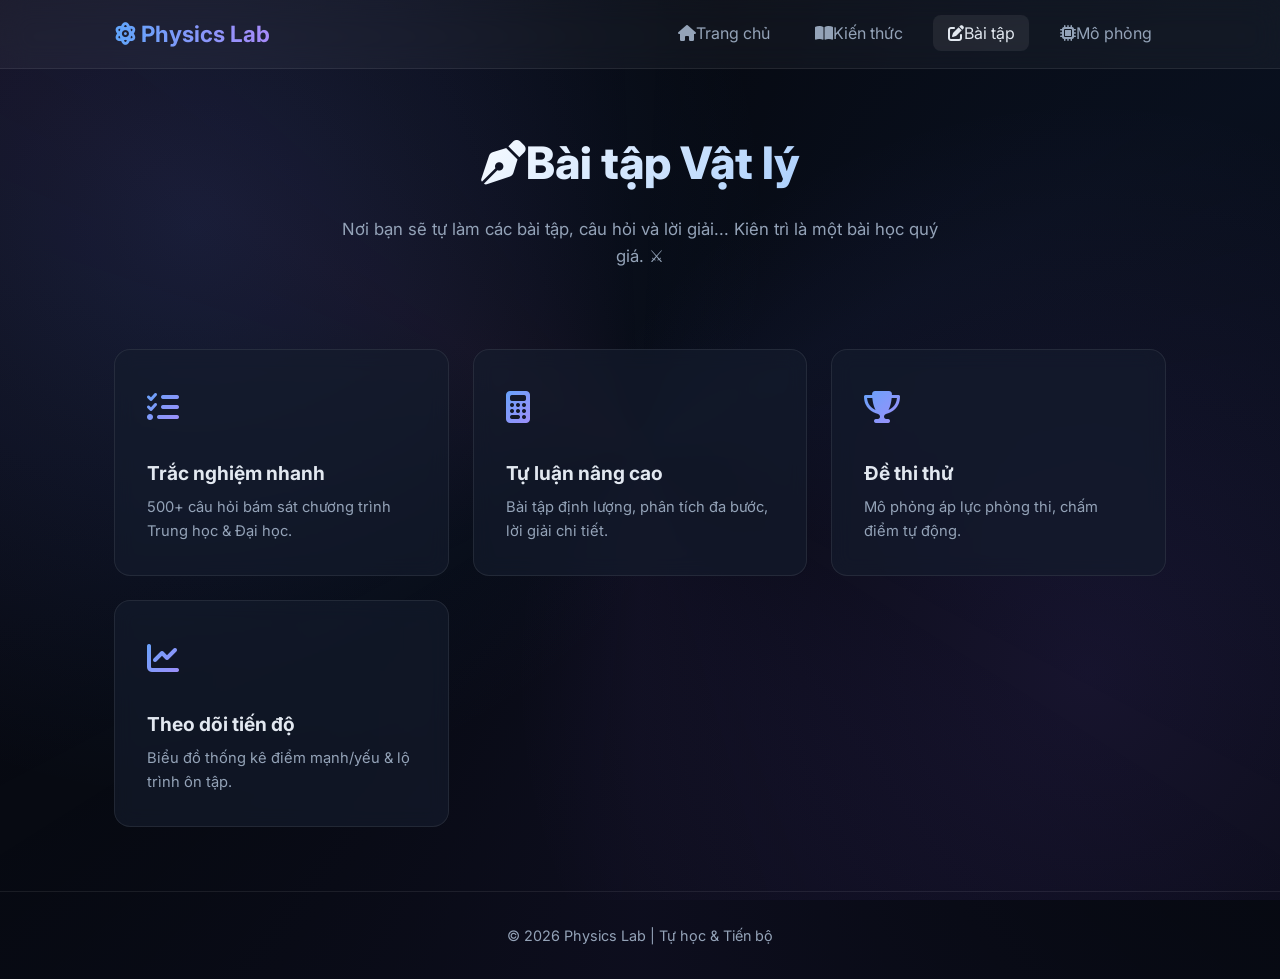
==== Baitap.html @ 7ea1a8cb "Add files via upload" ====
<!doctype html>
<html lang="vi">
  <head>
    <meta charset="UTF-8" />
    <meta name="viewport" content="width=device-width, initial-scale=1.0" />
    <title>Bài tập - Physics Lab</title>

    <!-- Font Awesome & Google Fonts -->
    <link
      rel="stylesheet"
      href="https://cdnjs.cloudflare.com/ajax/libs/font-awesome/6.4.0/css/all.min.css"
    />
    <link
      href="https://fonts.googleapis.com/css2?family=Inter:wght@300;400;500;600;700&display=swap"
      rel="stylesheet"
    />

    <style>
      /* ==========================================
           CSS: DARK THEME & ANIMATIONS
        ========================================== */
      :root {
        --bg-primary: #070a12;
        --bg-secondary: #0f1523;
        --bg-card: rgba(20, 28, 45, 0.65);
        --text-main: #e2e8f0;
        --text-muted: #94a3b8;
        --accent: #3b82f6;
        --accent-hover: #60a5fa;
        --border: rgba(255, 255, 255, 0.08);
        --glass: rgba(255, 255, 255, 0.04);
        --radius: 16px;
        --transition: all 0.3s cubic-bezier(0.4, 0, 0.2, 1);
      }

      * {
        margin: 0;
        padding: 0;
        box-sizing: border-box;
      }

      body {
        background: var(--bg-primary);
        color: var(--text-main);
        font-family: "Inter", system-ui, sans-serif;
        line-height: 1.6;
        overflow-x: hidden;
        background-image:
          radial-gradient(
            circle at 15% 25%,
            rgba(59, 130, 246, 0.15) 0%,
            transparent 45%
          ),
          radial-gradient(
            circle at 85% 75%,
            rgba(139, 92, 246, 0.12) 0%,
            transparent 45%
          );
        background-attachment: fixed;
      }

      /* Animated Background Mesh */
      body::before {
        content: "";
        position: fixed;
        top: -50%;
        left: -50%;
        width: 200%;
        height: 200%;
        background: conic-gradient(
          from 0deg at 50% 50%,
          transparent 0deg,
          rgba(59, 130, 246, 0.05) 60deg,
          transparent 120deg,
          rgba(139, 92, 246, 0.05) 180deg,
          transparent 240deg,
          rgba(236, 72, 153, 0.05) 300deg,
          transparent 360deg
        );
        animation: rotateBg 30s linear infinite;
        z-index: -1;
        pointer-events: none;
      }
      @keyframes rotateBg {
        0% {
          transform: rotate(0deg);
        }
        100% {
          transform: rotate(360deg);
        }
      }

      /* Page Transition Overlay */
      .page-transition {
        position: fixed;
        top: 0;
        left: 0;
        width: 100%;
        height: 100%;
        background: var(--bg-primary);
        z-index: 9999;
        opacity: 0;
        pointer-events: none;
        transition: opacity 0.35s var(--transition);
      }
      .page-transition.active {
        opacity: 1;
        pointer-events: all;
      }

      /* Navigation */
      .navbar {
        position: fixed;
        top: 0;
        width: 100%;
        z-index: 1000;
        padding: 1rem 0;
        background: var(--glass);
        backdrop-filter: blur(14px);
        border-bottom: 1px solid var(--border);
      }
      .nav-container {
        max-width: 1100px;
        margin: auto;
        display: flex;
        justify-content: space-between;
        align-items: center;
        padding: 0 1.5rem;
      }
      .logo {
        font-size: 1.4rem;
        font-weight: 700;
        text-decoration: none;
        background: linear-gradient(90deg, #60a5fa, #a78bfa);
        -webkit-background-clip: text;
        -webkit-text-fill-color: transparent;
      }
      .nav-links {
        display: flex;
        gap: 1rem;
        list-style: none;
      }
      .nav-links a {
        color: var(--text-muted);
        text-decoration: none;
        padding: 0.5rem 0.9rem;
        border-radius: 8px;
        transition: var(--transition);
      }
      .nav-links a:hover,
      .nav-links a.active {
        color: var(--text-main);
        background: rgba(255, 255, 255, 0.07);
      }

      /* Main Content */
      .container {
        max-width: 1100px;
        margin: 0 auto;
        padding: 0 1.5rem;
      }

      .hero {
        padding: 8rem 1.5rem 3rem;
        text-align: center;
      }
      .hero h1 {
        font-size: clamp(1.8rem, 4vw, 2.8rem);
        font-weight: 800;
        margin-bottom: 1rem;
        background: linear-gradient(135deg, #fff 30%, #60a5fa 100%);
        -webkit-background-clip: text;
        -webkit-text-fill-color: transparent;
      }
      .hero p {
        color: var(--text-muted);
        max-width: 600px;
        margin: 0 auto 2rem;
        font-size: 1.05rem;
      }

      .card-grid {
        display: grid;
        grid-template-columns: repeat(auto-fit, minmax(260px, 1fr));
        gap: 1.5rem;
        margin-bottom: 4rem;
      }
      .card {
        background: var(--bg-card);
        border: 1px solid var(--border);
        border-radius: var(--radius);
        padding: 2rem;
        text-decoration: none;
        color: var(--text-main);
        backdrop-filter: blur(10px);
        position: relative;
        overflow: hidden;
        transition: var(--transition);
      }
      .card::before {
        content: "";
        position: absolute;
        top: 0;
        left: 0;
        width: 100%;
        height: 3px;
        background: linear-gradient(90deg, var(--accent), #a78bfa, #ec4899);
        opacity: 0;
        transition: var(--transition);
      }
      .card:hover {
        transform: translateY(-6px);
        box-shadow: 0 10px 30px rgba(0, 0, 0, 0.4);
        border-color: rgba(255, 255, 255, 0.15);
      }
      .card:hover::before {
        opacity: 1;
      }
      .card-icon {
        font-size: 2rem;
        margin-bottom: 1rem;
        display: inline-block;
        background: linear-gradient(135deg, #60a5fa, #a78bfa);
        -webkit-background-clip: text;
        -webkit-text-fill-color: transparent;
      }
      .card h3 {
        margin: 0.5rem 0;
        font-size: 1.2rem;
      }
      .card p {
        color: var(--text-muted);
        font-size: 0.92rem;
        margin: 0;
      }

      footer {
        text-align: center;
        padding: 2rem;
        border-top: 1px solid var(--border);
        color: var(--text-muted);
        font-size: 0.9rem;
      }

      /* Fade In Animation */
      .fade-in {
        opacity: 0;
        transform: translateY(15px);
        transition:
          opacity 0.5s var(--transition),
          transform 0.5s var(--transition);
      }
      .fade-in.visible {
        opacity: 1;
        transform: translateY(0);
      }

      @media (max-width: 768px) {
        .hero {
          padding: 7rem 1rem 2.5rem;
        }
        .nav-links {
          display: none;
        } /* Simplified for mobile demo */
        .card-grid {
          grid-template-columns: 1fr;
        }
      }
    </style>
  </head>
  <body>
    <div class="page-transition"></div>

    <nav class="navbar">
      <div class="nav-container">
        <a href="index.html" class="logo"
          ><i class="fa-solid fa-atom me-1"></i> Physics Lab</a
        >
        <ul class="nav-links">
          <li>
            <a href="index.html"
              ><i class="fa-solid fa-house me-1"></i>Trang chủ</a
            >
          </li>
          <li>
            <a href="Kienthuc.html"
              ><i class="fa-solid fa-book-open me-1"></i>Kiến thức</a
            >
          </li>
          <li>
            <a href="Baitap.html" class="active"
              ><i class="fa-solid fa-pen-to-square me-1"></i>Bài tập</a
            >
          </li>
          <li>
            <a href="Mophong.html"
              ><i class="fa-solid fa-microchip me-1"></i>Mô phỏng</a
            >
          </li>
        </ul>
      </div>
    </nav>

    <header class="hero">
      <div class="container">
        <h1><i class="fa-solid fa-pen-nib me-2"></i>Bài tập Vật lý</h1>
        <p>
          Nơi bạn sẽ tự làm các bài tập, câu hỏi và lời giải... Kiên trì là một
          bài học quý giá. ⚔️
        </p>
      </div>
    </header>

    <main class="container">
      <div class="card-grid">
        <a href="#" class="card fade-in">
          <div class="card-icon"><i class="fa-solid fa-list-check"></i></div>
          <h3>Trắc nghiệm nhanh</h3>
          <p>500+ câu hỏi bám sát chương trình Trung học & Đại học.</p>
        </a>
        <a href="#" class="card fade-in">
          <div class="card-icon"><i class="fa-solid fa-calculator"></i></div>
          <h3>Tự luận nâng cao</h3>
          <p>Bài tập định lượng, phân tích đa bước, lời giải chi tiết.</p>
        </a>
        <a href="#" class="card fade-in">
          <div class="card-icon"><i class="fa-solid fa-trophy"></i></div>
          <h3>Đề thi thử</h3>
          <p>Mô phỏng áp lực phòng thi, chấm điểm tự động.</p>
        </a>
        <a href="#" class="card fade-in">
          <div class="card-icon"><i class="fa-solid fa-chart-line"></i></div>
          <h3>Theo dõi tiến độ</h3>
          <p>Biểu đồ thống kê điểm mạnh/yếu & lộ trình ôn tập.</p>
        </a>
      </div>
    </main>

    <footer>
      <p>&copy; 2026 Physics Lab | Tự học & Tiến bộ</p>
    </footer>

    <script>
      // Page Transition Logic
      const transitionOverlay = document.querySelector(".page-transition");
      document.querySelectorAll('a[href$=".html"]').forEach((link) => {
        link.addEventListener("click", (e) => {
          e.preventDefault();
          transitionOverlay.classList.add("active");
          setTimeout(() => (window.location.href = link.href), 350);
        });
      });

      // Fade In on Scroll
      const observer = new IntersectionObserver(
        (entries) => {
          entries.forEach((entry) => {
            if (entry.isIntersecting) entry.target.classList.add("visible");
          });
        },
        { threshold: 0.15 },
      );
      document
        .querySelectorAll(".fade-in")
        .forEach((el) => observer.observe(el));
    </script>
  </body>
</html>
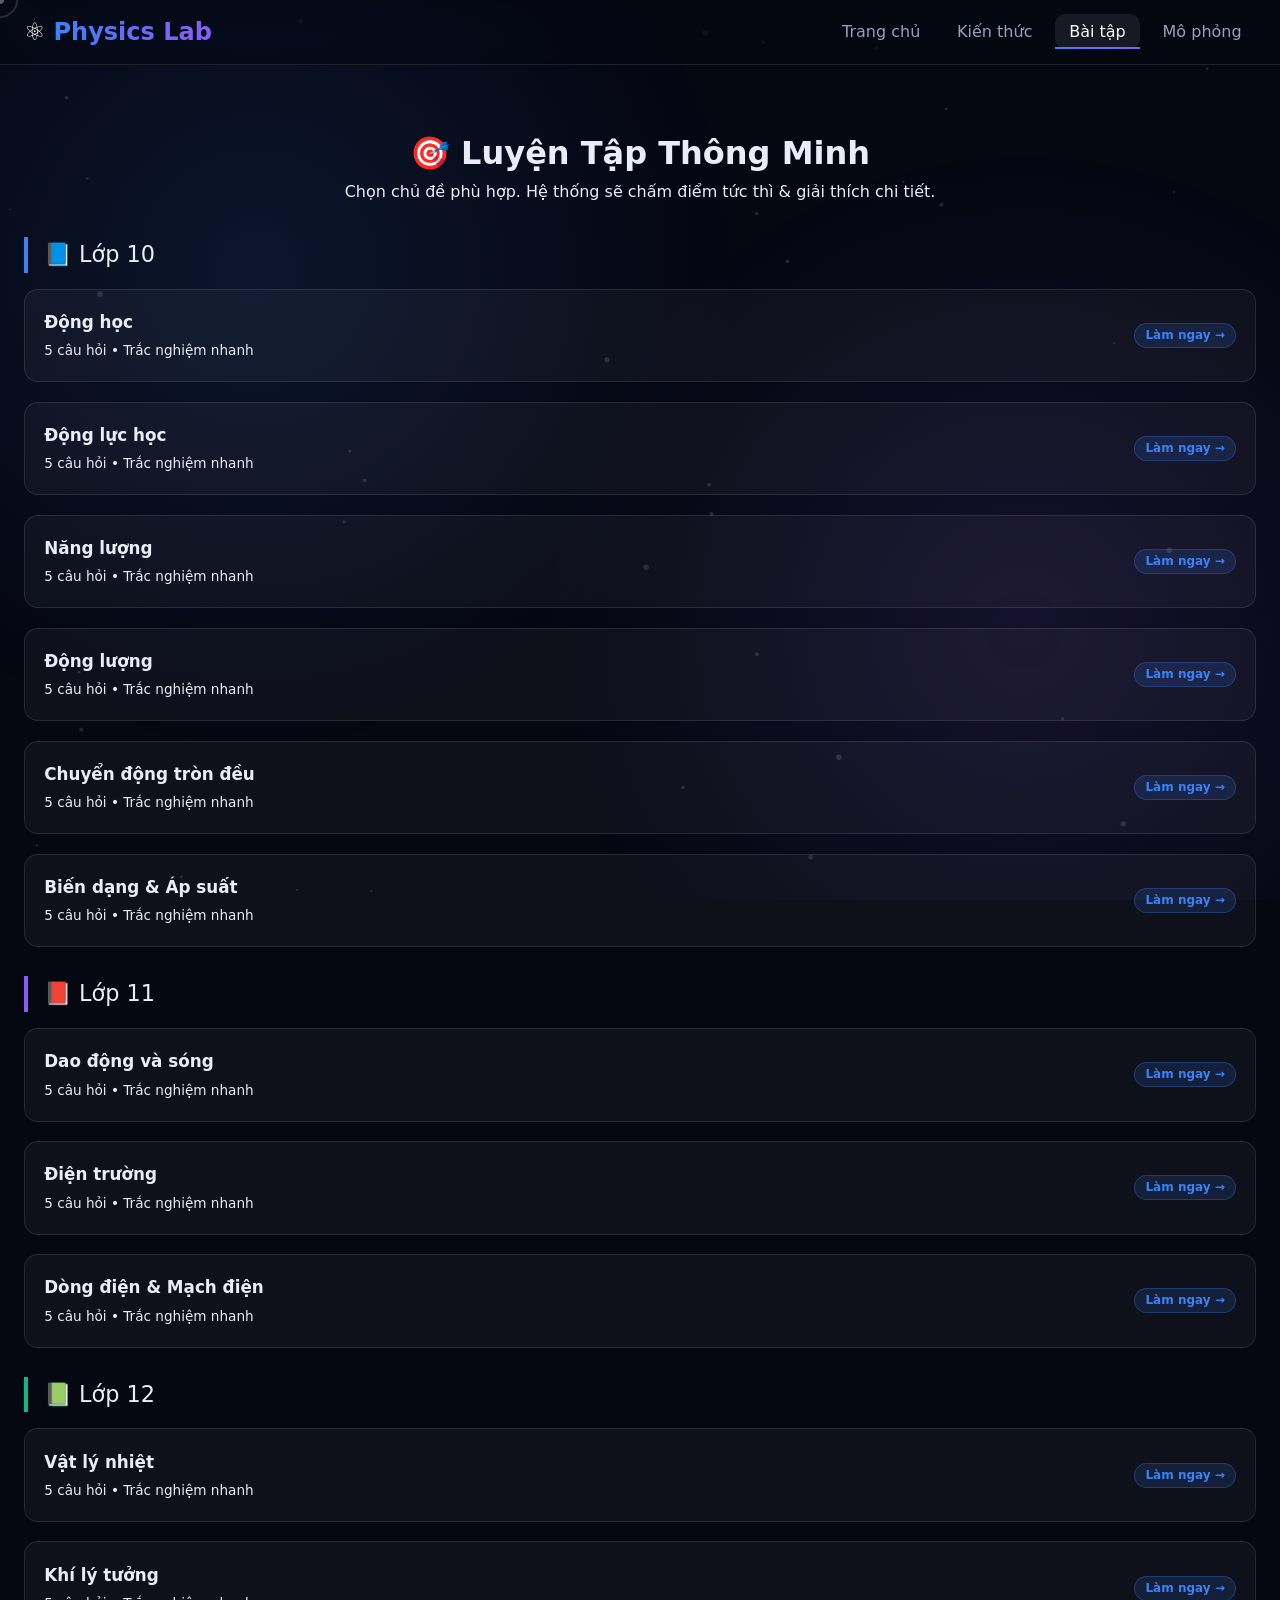
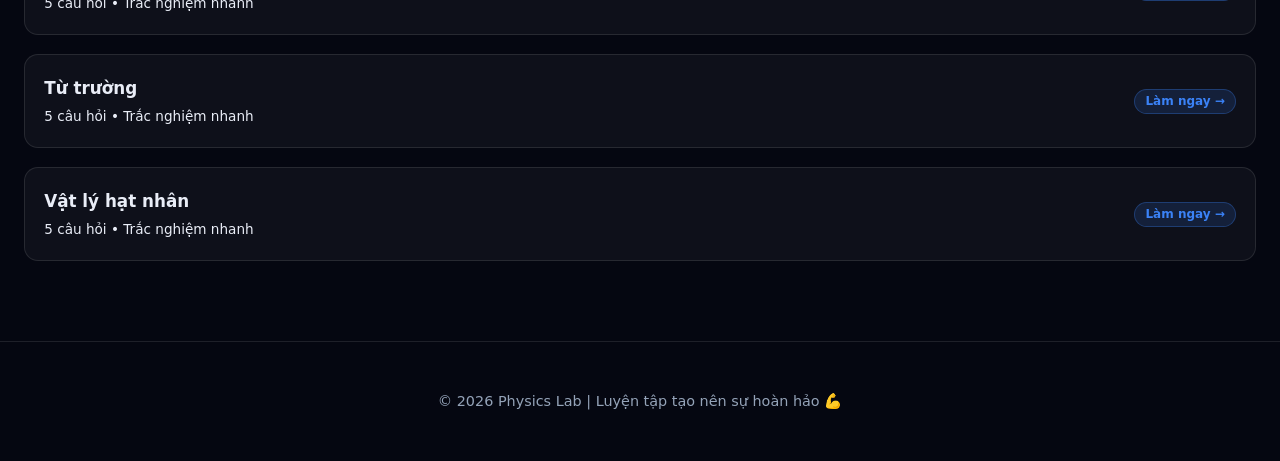
==== commit aadc3ba0: "Update Baitap.html" ====
--- a/Baitap.html
+++ b/Baitap.html
@@ -3,366 +3,1216 @@
   <head>
     <meta charset="UTF-8" />
     <meta name="viewport" content="width=device-width, initial-scale=1.0" />
-    <title>Bài tập - Physics Lab</title>
-
-    <!-- Font Awesome & Google Fonts -->
-    <link
-      rel="stylesheet"
-      href="https://cdnjs.cloudflare.com/ajax/libs/font-awesome/6.4.0/css/all.min.css"
-    />
-    <link
-      href="https://fonts.googleapis.com/css2?family=Inter:wght@300;400;500;600;700&display=swap"
-      rel="stylesheet"
-    />
-
+    <title>🎯 Bài Tập | Physics Lab</title>
+    <link rel="stylesheet" href="style.css" />
     <style>
-      /* ==========================================
-           CSS: DARK THEME & ANIMATIONS
-        ========================================== */
-      :root {
-        --bg-primary: #070a12;
-        --bg-secondary: #0f1523;
-        --bg-card: rgba(20, 28, 45, 0.65);
-        --text-main: #e2e8f0;
-        --text-muted: #94a3b8;
-        --accent: #3b82f6;
-        --accent-hover: #60a5fa;
-        --border: rgba(255, 255, 255, 0.08);
-        --glass: rgba(255, 255, 255, 0.04);
-        --radius: 16px;
-        --transition: all 0.3s cubic-bezier(0.4, 0, 0.2, 1);
-      }
-
-      * {
-        margin: 0;
-        padding: 0;
-        box-sizing: border-box;
-      }
-
-      body {
-        background: var(--bg-primary);
-        color: var(--text-main);
-        font-family: "Inter", system-ui, sans-serif;
-        line-height: 1.6;
-        overflow-x: hidden;
-        background-image:
-          radial-gradient(
-            circle at 15% 25%,
-            rgba(59, 130, 246, 0.15) 0%,
-            transparent 45%
-          ),
-          radial-gradient(
-            circle at 85% 75%,
-            rgba(139, 92, 246, 0.12) 0%,
-            transparent 45%
-          );
-        background-attachment: fixed;
-      }
-
-      /* Animated Background Mesh */
-      body::before {
-        content: "";
-        position: fixed;
-        top: -50%;
-        left: -50%;
-        width: 200%;
-        height: 200%;
-        background: conic-gradient(
-          from 0deg at 50% 50%,
-          transparent 0deg,
-          rgba(59, 130, 246, 0.05) 60deg,
-          transparent 120deg,
-          rgba(139, 92, 246, 0.05) 180deg,
-          transparent 240deg,
-          rgba(236, 72, 153, 0.05) 300deg,
-          transparent 360deg
-        );
-        animation: rotateBg 30s linear infinite;
-        z-index: -1;
+      /* === BAITAP SPECIFIC STYLES === */
+      .quiz-header {
+        text-align: center;
+        margin-bottom: 2rem;
+      }
+      .topic-grid {
+        display: grid;
+        gap: 1.2rem;
+        margin-top: 1rem;
+      }
+      .grade-title {
+        font-size: 1.4rem;
+        margin: 1.8rem 0 0.8rem;
+        padding-left: 1rem;
+        border-left: 4px solid var(--primary);
+      }
+      .topic-card {
+        background: var(--surface);
+        border: 1px solid var(--border);
+        border-radius: 14px;
+        padding: 1.2rem;
+        cursor: pointer;
+        transition: 0.3s;
+        display: flex;
+        justify-content: space-between;
+        align-items: center;
+      }
+      .topic-card:hover {
+        background: var(--surface-hover);
+        transform: translateX(6px);
+        border-color: var(--primary);
+      }
+      .topic-info h3 {
+        margin-bottom: 0.3rem;
+        font-size: 1.05rem;
+      }
+      .topic-info p {
+        color: var(--muted);
+        font-size: 0.85rem;
+      }
+      .badge {
+        background: rgba(59, 130, 246, 0.15);
+        color: var(--primary);
+        padding: 2px 10px;
+        border-radius: 20px;
+        font-size: 0.75rem;
+        font-weight: 600;
+      }
+
+      .quiz-box {
+        background: var(--surface);
+        border: 1px solid var(--border);
+        border-radius: 20px;
+        padding: 2rem;
+        margin-top: 1rem;
+      }
+      .progress-bar {
+        height: 8px;
+        background: rgba(255, 255, 255, 0.1);
+        border-radius: 4px;
+        margin-bottom: 1.5rem;
+        overflow: hidden;
+      }
+      .progress-fill {
+        height: 100%;
+        background: linear-gradient(90deg, var(--primary), var(--secondary));
+        width: 0%;
+        transition: 0.4s;
+      }
+      .question-text {
+        font-size: 1.15rem;
+        margin-bottom: 1.5rem;
+        line-height: 1.5;
+      }
+
+      .options {
+        display: grid;
+        gap: 0.8rem;
+      }
+      .opt {
+        padding: 1rem;
+        border: 1px solid var(--border);
+        border-radius: 12px;
+        cursor: pointer;
+        transition: 0.3s;
+        background: var(--surface);
+        position: relative;
+        overflow: hidden;
+      }
+      .opt:hover:not(.disabled) {
+        background: var(--surface-hover);
+        transform: translateX(5px);
+      }
+      .opt.correct {
+        background: rgba(16, 185, 129, 0.2);
+        border-color: var(--success);
+        color: #fff;
+      }
+      .opt.wrong {
+        background: rgba(239, 68, 68, 0.2);
+        border-color: #ef4444;
+        color: #fff;
+      }
+      .opt.disabled {
         pointer-events: none;
-      }
-      @keyframes rotateBg {
-        0% {
-          transform: rotate(0deg);
-        }
-        100% {
-          transform: rotate(360deg);
-        }
-      }
-
-      /* Page Transition Overlay */
-      .page-transition {
+        opacity: 0.8;
+      }
+
+      .explanation {
+        margin-top: 1rem;
+        padding: 0.8rem;
+        background: rgba(0, 0, 0, 0.2);
+        border-radius: 10px;
+        font-size: 0.9rem;
+        color: var(--muted);
+        display: none;
+        border-left: 3px solid var(--secondary);
+      }
+      .explanation.show {
+        display: block;
+        animation: fadeUp 0.3s ease;
+      }
+
+      .nav-btns {
+        display: flex;
+        gap: 1rem;
+        margin-top: 1.5rem;
+        justify-content: flex-end;
+      }
+      .btn-quiz {
+        padding: 0.7rem 1.5rem;
+        border-radius: 10px;
+        border: 1px solid var(--border);
+        background: var(--surface);
+        color: var(--text);
+        cursor: pointer;
+        transition: 0.3s;
+        font-weight: 600;
+      }
+      .btn-quiz:hover:not(:disabled) {
+        background: var(--surface-hover);
+      }
+      .btn-quiz:disabled {
+        opacity: 0.5;
+        cursor: not-allowed;
+      }
+      .btn-quiz.primary {
+        background: var(--primary);
+        border-color: transparent;
+        color: #fff;
+      }
+      .btn-quiz.primary:hover:not(:disabled) {
+        background: var(--secondary);
+      }
+
+      .result-box {
+        text-align: center;
+        padding: 3rem 2rem;
+      }
+      .score-circle {
+        width: 120px;
+        height: 120px;
+        border-radius: 50%;
+        background: var(--surface);
+        border: 4px solid var(--primary);
+        display: flex;
+        align-items: center;
+        justify-content: center;
+        margin: 0 auto 1.5rem;
+        font-size: 2.5rem;
+        font-weight: 800;
+      }
+      .confetti-canvas {
         position: fixed;
         top: 0;
         left: 0;
         width: 100%;
         height: 100%;
-        background: var(--bg-primary);
-        z-index: 9999;
-        opacity: 0;
         pointer-events: none;
-        transition: opacity 0.35s var(--transition);
-      }
-      .page-transition.active {
-        opacity: 1;
-        pointer-events: all;
-      }
-
-      /* Navigation */
-      .navbar {
-        position: fixed;
-        top: 0;
-        width: 100%;
-        z-index: 1000;
-        padding: 1rem 0;
-        background: var(--glass);
-        backdrop-filter: blur(14px);
-        border-bottom: 1px solid var(--border);
-      }
-      .nav-container {
-        max-width: 1100px;
-        margin: auto;
-        display: flex;
-        justify-content: space-between;
-        align-items: center;
-        padding: 0 1.5rem;
-      }
-      .logo {
-        font-size: 1.4rem;
-        font-weight: 700;
-        text-decoration: none;
-        background: linear-gradient(90deg, #60a5fa, #a78bfa);
-        -webkit-background-clip: text;
-        -webkit-text-fill-color: transparent;
-      }
-      .nav-links {
-        display: flex;
-        gap: 1rem;
-        list-style: none;
-      }
-      .nav-links a {
-        color: var(--text-muted);
-        text-decoration: none;
-        padding: 0.5rem 0.9rem;
-        border-radius: 8px;
-        transition: var(--transition);
-      }
-      .nav-links a:hover,
-      .nav-links a.active {
-        color: var(--text-main);
-        background: rgba(255, 255, 255, 0.07);
-      }
-
-      /* Main Content */
-      .container {
-        max-width: 1100px;
-        margin: 0 auto;
-        padding: 0 1.5rem;
-      }
-
-      .hero {
-        padding: 8rem 1.5rem 3rem;
-        text-align: center;
-      }
-      .hero h1 {
-        font-size: clamp(1.8rem, 4vw, 2.8rem);
-        font-weight: 800;
-        margin-bottom: 1rem;
-        background: linear-gradient(135deg, #fff 30%, #60a5fa 100%);
-        -webkit-background-clip: text;
-        -webkit-text-fill-color: transparent;
-      }
-      .hero p {
-        color: var(--text-muted);
-        max-width: 600px;
-        margin: 0 auto 2rem;
-        font-size: 1.05rem;
-      }
-
-      .card-grid {
-        display: grid;
-        grid-template-columns: repeat(auto-fit, minmax(260px, 1fr));
-        gap: 1.5rem;
-        margin-bottom: 4rem;
-      }
-      .card {
-        background: var(--bg-card);
-        border: 1px solid var(--border);
-        border-radius: var(--radius);
-        padding: 2rem;
-        text-decoration: none;
-        color: var(--text-main);
-        backdrop-filter: blur(10px);
-        position: relative;
-        overflow: hidden;
-        transition: var(--transition);
-      }
-      .card::before {
-        content: "";
-        position: absolute;
-        top: 0;
-        left: 0;
-        width: 100%;
-        height: 3px;
-        background: linear-gradient(90deg, var(--accent), #a78bfa, #ec4899);
-        opacity: 0;
-        transition: var(--transition);
-      }
-      .card:hover {
-        transform: translateY(-6px);
-        box-shadow: 0 10px 30px rgba(0, 0, 0, 0.4);
-        border-color: rgba(255, 255, 255, 0.15);
-      }
-      .card:hover::before {
-        opacity: 1;
-      }
-      .card-icon {
-        font-size: 2rem;
-        margin-bottom: 1rem;
-        display: inline-block;
-        background: linear-gradient(135deg, #60a5fa, #a78bfa);
-        -webkit-background-clip: text;
-        -webkit-text-fill-color: transparent;
-      }
-      .card h3 {
-        margin: 0.5rem 0;
-        font-size: 1.2rem;
-      }
-      .card p {
-        color: var(--text-muted);
-        font-size: 0.92rem;
-        margin: 0;
-      }
-
-      footer {
-        text-align: center;
-        padding: 2rem;
-        border-top: 1px solid var(--border);
-        color: var(--text-muted);
-        font-size: 0.9rem;
-      }
-
-      /* Fade In Animation */
-      .fade-in {
-        opacity: 0;
-        transform: translateY(15px);
-        transition:
-          opacity 0.5s var(--transition),
-          transform 0.5s var(--transition);
-      }
-      .fade-in.visible {
-        opacity: 1;
-        transform: translateY(0);
+        z-index: 999;
       }
 
       @media (max-width: 768px) {
-        .hero {
-          padding: 7rem 1rem 2.5rem;
+        .topic-grid {
+          grid-template-columns: 1fr;
         }
-        .nav-links {
-          display: none;
-        } /* Simplified for mobile demo */
-        .card-grid {
-          grid-template-columns: 1fr;
+        .quiz-box {
+          padding: 1.5rem;
         }
       }
     </style>
   </head>
   <body>
-    <div class="page-transition"></div>
-
-    <nav class="navbar">
-      <div class="nav-container">
-        <a href="index.html" class="logo"
-          ><i class="fa-solid fa-atom me-1"></i> Physics Lab</a
-        >
+    <div id="loader"><div class="spinner"></div></div>
+    <div class="cursor-dot"></div>
+    <div class="cursor-outline"></div>
+    <canvas id="particles"></canvas>
+
+    <nav id="navbar">
+      <div class="nav-wrap">
+        <a href="index.html" class="logo">⚛️ <span>Physics Lab</span></a>
         <ul class="nav-links">
-          <li>
-            <a href="index.html"
-              ><i class="fa-solid fa-house me-1"></i>Trang chủ</a
-            >
-          </li>
-          <li>
-            <a href="Kienthuc.html"
-              ><i class="fa-solid fa-book-open me-1"></i>Kiến thức</a
-            >
-          </li>
-          <li>
-            <a href="Baitap.html" class="active"
-              ><i class="fa-solid fa-pen-to-square me-1"></i>Bài tập</a
-            >
-          </li>
-          <li>
-            <a href="Mophong.html"
-              ><i class="fa-solid fa-microchip me-1"></i>Mô phỏng</a
-            >
-          </li>
+          <li><a href="index.html">Trang chủ</a></li>
+          <li><a href="Kienthuc.html">Kiến thức</a></li>
+          <li><a href="Baitap.html" class="active">Bài tập</a></li>
+          <li><a href="Mophong.html">Mô phỏng</a></li>
         </ul>
       </div>
     </nav>
 
-    <header class="hero">
-      <div class="container">
-        <h1><i class="fa-solid fa-pen-nib me-2"></i>Bài tập Vật lý</h1>
-        <p>
-          Nơi bạn sẽ tự làm các bài tập, câu hỏi và lời giải... Kiên trì là một
-          bài học quý giá. ⚔️
+    <main class="container" style="padding-top: 8rem">
+      <div class="quiz-header reveal">
+        <h1>🎯 Luyện Tập Thông Minh</h1>
+        <p style="color: var(--muted)">
+          Chọn chủ đề phù hợp. Hệ thống sẽ chấm điểm tức thì & giải thích chi
+          tiết.
         </p>
       </div>
-    </header>
-
-    <main class="container">
-      <div class="card-grid">
-        <a href="#" class="card fade-in">
-          <div class="card-icon"><i class="fa-solid fa-list-check"></i></div>
-          <h3>Trắc nghiệm nhanh</h3>
-          <p>500+ câu hỏi bám sát chương trình Trung học & Đại học.</p>
-        </a>
-        <a href="#" class="card fade-in">
-          <div class="card-icon"><i class="fa-solid fa-calculator"></i></div>
-          <h3>Tự luận nâng cao</h3>
-          <p>Bài tập định lượng, phân tích đa bước, lời giải chi tiết.</p>
-        </a>
-        <a href="#" class="card fade-in">
-          <div class="card-icon"><i class="fa-solid fa-trophy"></i></div>
-          <h3>Đề thi thử</h3>
-          <p>Mô phỏng áp lực phòng thi, chấm điểm tự động.</p>
-        </a>
-        <a href="#" class="card fade-in">
-          <div class="card-icon"><i class="fa-solid fa-chart-line"></i></div>
-          <h3>Theo dõi tiến độ</h3>
-          <p>Biểu đồ thống kê điểm mạnh/yếu & lộ trình ôn tập.</p>
-        </a>
-      </div>
+
+      <!-- TOPIC SELECTION -->
+      <section id="topic-screen" class="reveal">
+        <div class="grade-title">📘 Lớp 10</div>
+        <div class="topic-grid" id="grid-10"></div>
+        <div class="grade-title" style="border-left-color: var(--secondary)">
+          📕 Lớp 11
+        </div>
+        <div class="topic-grid" id="grid-11"></div>
+        <div class="grade-title" style="border-left-color: var(--success)">
+          📗 Lớp 12
+        </div>
+        <div class="topic-grid" id="grid-12"></div>
+      </section>
+
+      <!-- QUIZ AREA -->
+      <section id="quiz-screen" style="display: none">
+        <div class="progress-bar">
+          <div class="progress-fill" id="prog"></div>
+        </div>
+        <div class="quiz-box">
+          <div
+            style="
+              display: flex;
+              justify-content: space-between;
+              margin-bottom: 1rem;
+              color: var(--muted);
+              font-size: 0.9rem;
+            "
+          >
+            <span id="topic-badge"></span>
+            <span id="q-counter">Câu 1/5</span>
+          </div>
+          <div class="question-text" id="q-text"></div>
+          <div class="options" id="opts"></div>
+          <div class="explanation" id="explain"></div>
+          <div class="nav-btns">
+            <button class="btn-quiz" onclick="backToTopics()">
+              ↺ Đổi chủ đề
+            </button>
+            <button
+              class="btn-quiz primary"
+              id="next-btn"
+              onclick="nextQuestion()"
+              disabled
+            >
+              Câu tiếp ➡️
+            </button>
+          </div>
+        </div>
+      </section>
+
+      <!-- RESULTS -->
+      <section id="result-screen" style="display: none">
+        <div class="quiz-box result-box">
+          <div class="score-circle" id="final-score">0/5</div>
+          <h2 id="result-title">🎉 Xuất sắc!</h2>
+          <p
+            id="result-msg"
+            style="
+              color: var(--muted);
+              margin: 0.5rem auto 1.5rem;
+              max-width: 500px;
+            "
+          ></p>
+          <div
+            style="
+              display: flex;
+              gap: 1rem;
+              justify-content: center;
+              flex-wrap: wrap;
+            "
+          >
+            <button class="btn-quiz primary" onclick="restartQuiz()">
+              🔄 Làm lại
+            </button>
+            <button class="btn-quiz" onclick="backToTopics()">
+              📚 Chọn chủ đề khác
+            </button>
+          </div>
+        </div>
+      </section>
     </main>
 
-    <footer>
-      <p>&copy; 2026 Physics Lab | Tự học & Tiến bộ</p>
-    </footer>
+    <footer>© 2026 Physics Lab | Luyện tập tạo nên sự hoàn hảo 💪</footer>
+    <canvas class="confetti-canvas" id="confetti-canvas"></canvas>
 
     <script>
-      // Page Transition Logic
-      const transitionOverlay = document.querySelector(".page-transition");
-      document.querySelectorAll('a[href$=".html"]').forEach((link) => {
-        link.addEventListener("click", (e) => {
-          e.preventDefault();
-          transitionOverlay.classList.add("active");
-          setTimeout(() => (window.location.href = link.href), 350);
+      // 🔗 CORE UI (Loader, Cursor, Particles, Nav, Scroll Reveal)
+      window.addEventListener("load", () =>
+        document.getElementById("loader").classList.add("hidden"),
+      );
+      const dot = document.querySelector(".cursor-dot"),
+        outline = document.querySelector(".cursor-outline");
+      window.addEventListener("mousemove", (e) => {
+        dot.style.left = e.clientX + "px";
+        dot.style.top = e.clientY + "px";
+        outline.style.left = e.clientX + "px";
+        outline.style.top = e.clientY + "px";
+      });
+      document
+        .querySelectorAll("a, button, .topic-card, .opt")
+        .forEach((el) => {
+          el.addEventListener("mouseenter", () =>
+            outline.classList.add("cursor-hover"),
+          );
+          el.addEventListener("mouseleave", () =>
+            outline.classList.remove("cursor-hover"),
+          );
         });
+      const cvs = document.getElementById("particles"),
+        ctx = cvs.getContext("2d"),
+        particles = [];
+      function resize() {
+        cvs.width = window.innerWidth;
+        cvs.height = window.innerHeight;
+      }
+      window.addEventListener("resize", resize);
+      resize();
+      for (let i = 0; i < 40; i++)
+        particles.push({
+          x: Math.random() * cvs.width,
+          y: Math.random() * cvs.height,
+          r: Math.random() * 2 + 1,
+          dx: (Math.random() - 0.5) * 0.4,
+          dy: (Math.random() - 0.5) * 0.4,
+        });
+      function drawBg() {
+        ctx.clearRect(0, 0, cvs.width, cvs.height);
+        particles.forEach((p) => {
+          p.x += p.dx;
+          p.y += p.dy;
+          if (p.x < 0 || p.x > cvs.width) p.dx *= -1;
+          if (p.y < 0 || p.y > cvs.height) p.dy *= -1;
+          ctx.beginPath();
+          ctx.arc(p.x, p.y, p.r, 0, Math.PI * 2);
+          ctx.fillStyle = "rgba(255,255,255,0.12)";
+          ctx.fill();
+        });
+        requestAnimationFrame(drawBg);
+      }
+      drawBg();
+      const obs = new IntersectionObserver(
+        (e) =>
+          e.forEach(
+            (t) => t.isIntersecting && t.target.classList.add("visible"),
+          ),
+        { threshold: 0.1 },
+      );
+      document.querySelectorAll(".reveal").forEach((el) => obs.observe(el));
+      let lastScroll = 0;
+      window.addEventListener("scroll", () => {
+        document
+          .getElementById("navbar")
+          .classList.toggle(
+            "hide",
+            window.scrollY > lastScroll && window.scrollY > 100,
+          );
+        lastScroll = window.scrollY;
       });
 
-      // Fade In on Scroll
-      const observer = new IntersectionObserver(
-        (entries) => {
-          entries.forEach((entry) => {
-            if (entry.isIntersecting) entry.target.classList.add("visible");
+      // 📚 QUESTION BANK (Bám sát 13 chủ đề)
+      const bank = {
+        "10-dong-hoc": {
+          name: "Động học",
+          grade: "Lớp 10",
+          qs: [
+            {
+              q: "Trong chuyển động thẳng nhanh dần đều, đại lượng nào không đổi?",
+              opts: ["Vận tốc", "Gia tốc", "Li độ", "Quãng đường"],
+              ans: 1,
+              ex: "Gia tốc a là hằng số dương trong chuyển động nhanh dần đều.",
+            },
+            {
+              q: "Phương trình chuyển động thẳng đều là:",
+              opts: [
+                "x = x₀ + v₀t + ½at²",
+                "x = x₀ + vt",
+                "v = v₀ + at",
+                "s = v²/2a",
+              ],
+              ans: 1,
+              ex: "Chuyển động thẳng đều có a=0, nên x = x₀ + vt.",
+            },
+            {
+              q: "Đơn vị của gia tốc là:",
+              opts: ["m/s", "m/s²", "km/h", "N"],
+              ans: 1,
+              ex: "Gia tốc đo độ biến thiên vận tốc theo thời gian: m/s².",
+            },
+            {
+              q: "Vật rơi tự do từ độ cao h, thời gian rơi là:",
+              opts: ["t = √(2h/g)", "t = h/g", "t = 2h/g", "t = √(h/2g)"],
+              ans: 0,
+              ex: "Từ h = ½gt² suy ra t = √(2h/g).",
+            },
+            {
+              q: "Đồ thị vận tốc - thời gian của chuyển động thẳng đều là:",
+              opts: [
+                "Đường cong",
+                "Đường thẳng nghiêng",
+                "Đường thẳng song song trục Ot",
+                "Parabol",
+              ],
+              ans: 2,
+              ex: "Vận tốc không đổi nên đồ thị là đường thẳng song song trục thời gian.",
+            },
+          ],
+        },
+        "10-dong-luc-hoc": {
+          name: "Động lực học",
+          grade: "Lớp 10",
+          qs: [
+            {
+              q: "Định luật II Newton được biểu diễn bằng công thức:",
+              opts: ["F = ma", "F = mv", "P = mg", "W = Fs"],
+              ans: 0,
+              ex: "Định luật II: F = m·a (lực gây ra gia tốc).",
+            },
+            {
+              q: "Lực ma sát trượt phụ thuộc vào:",
+              opts: [
+                "Diện tích tiếp xúc",
+                "Tốc độ vật",
+                "Áp lực và hệ số ma sát",
+                "Khối lượng riêng",
+              ],
+              ans: 2,
+              ex: "F_ms = μ·N, phụ thuộc hệ số ma sát μ và áp lực N.",
+            },
+            {
+              q: "Khi vật chuyển động tròn đều, lực hướng tâm có độ lớn:",
+              opts: ["F = mω²r", "F = mv", "F = ma²", "F = mω"],
+              ans: 0,
+              ex: "Công thức lực hướng tâm: F_ht = mω²r = mv²/r.",
+            },
+            {
+              q: "Lực và phản lực theo định luật III Newton:",
+              opts: [
+                "Cùng phương, cùng chiều",
+                "Cân bằng nhau",
+                "Khác độ lớn",
+                "Xuất hiện và mất đi đồng thời",
+              ],
+              ans: 3,
+              ex: "Lực và phản lực xuất hiện/mất đi đồng thời, ngược chiều, không cân bằng vì đặt lên 2 vật khác nhau.",
+            },
+            {
+              q: "Quán tính của vật đặc trưng bởi:",
+              opts: ["Vận tốc", "Khối lượng", "Gia tốc", "Lực tác dụng"],
+              ans: 1,
+              ex: "Khối lượng là đại lượng đo mức quán tính.",
+            },
+          ],
+        },
+        "10-nang-luong": {
+          name: "Năng lượng",
+          grade: "Lớp 10",
+          qs: [
+            {
+              q: "Động năng của vật phụ thuộc vào:",
+              opts: [
+                "Khối lượng và vận tốc",
+                "Khối lượng và độ cao",
+                "Độ cứng lò xo",
+                "Thời gian chuyển động",
+              ],
+              ans: 0,
+              ex: "W_đ = ½mv², phụ thuộc m và v.",
+            },
+            {
+              q: "Thế năng trọng trường bằng 0 khi vật ở:",
+              opts: [
+                "Mặt đất (mốc thế năng)",
+                "Độ cao cực đại",
+                "Vị trí cân bằng",
+                "Biên độ",
+              ],
+              ans: 0,
+              ex: "W_t = mgh, chọn gốc thế năng ở mặt đất thì h=0 → W_t=0.",
+            },
+            {
+              q: "Định luật bảo toàn cơ năng đúng khi:",
+              opts: [
+                "Có ma sát",
+                "Chỉ có lực thế tác dụng",
+                "Vật chuyển động nhanh dần",
+                "Có lực cản không khí",
+              ],
+              ans: 1,
+              ex: "Cơ năng bảo toàn khi hệ kín, chỉ có lực thế (trọng lực, đàn hồi).",
+            },
+            {
+              q: "Công suất được tính bằng:",
+              opts: ["P = A/t", "P = F·t", "P = W·t", "P = m·g"],
+              ans: 0,
+              ex: "Công suất = Công / Thời gian (P = A/t).",
+            },
+            {
+              q: "Cơ năng của con lắc lò xo dao động điều hòa:",
+              opts: [
+                "Biến thiên tuần hoàn",
+                "Bảo toàn",
+                "Giảm dần",
+                "Tăng dần",
+              ],
+              ans: 1,
+              ex: "Bỏ qua ma sát, cơ năng con lắc lò xo được bảo toàn.",
+            },
+          ],
+        },
+        "10-dong-luong": {
+          name: "Động lượng",
+          grade: "Lớp 10",
+          qs: [
+            {
+              q: "Động lượng là đại lượng:",
+              opts: [
+                "Vô hướng",
+                "Vectơ",
+                "Không đổi với mọi vật",
+                "Bằng 0 khi vật đứng yên",
+              ],
+              ans: 1,
+              ex: "p = m·v, cùng hướng với vận tốc → đại lượng vectơ.",
+            },
+            {
+              q: "Hệ cô lập là hệ:",
+              opts: [
+                "Có ngoại lực tác dụng",
+                "Không có ngoại lực hoặc ngoại lực cân bằng",
+                "Chuyển động thẳng đều",
+                "Đứng yên",
+              ],
+              ans: 1,
+              ex: "Định luật bảo toàn động lượng áp dụng cho hệ cô lập (ΣF_ngoại = 0).",
+            },
+            {
+              q: "Va chạm đàn hồi là va chạm:",
+              opts: [
+                "Mất động năng",
+                "Bảo toàn động năng và động lượng",
+                "Chỉ bảo toàn động lượng",
+                "Vật dính vào nhau",
+              ],
+              ans: 1,
+              ex: "Va chạm đàn hồi: bảo toàn cả động năng và động lượng.",
+            },
+            {
+              q: "Đơn vị của động lượng:",
+              opts: ["kg·m/s", "N·s", "kg·m/s²", "Cả A và B"],
+              ans: 3,
+              ex: "1 kg·m/s = 1 N·s (vì F=ma → N=kg·m/s² → N·s = kg·m/s).",
+            },
+            {
+              q: "Xung lượng của lực bằng:",
+              opts: ["F·Δt", "F/t", "m·v", "F·s"],
+              ans: 0,
+              ex: "Xung lượng = Lực × Thời gian tác dụng (Δp = F·Δt).",
+            },
+          ],
+        },
+        "10-chuyen-dong-tron": {
+          name: "Chuyển động tròn đều",
+          grade: "Lớp 10",
+          qs: [
+            {
+              q: "Đại lượng nào không đổi trong chuyển động tròn đều?",
+              opts: ["Vận tốc", "Gia tốc", "Tốc độ dài", "Vectơ vận tốc"],
+              ans: 2,
+              ex: "Tốc độ dài v không đổi, nhưng hướng vận tốc thay đổi liên tục.",
+            },
+            {
+              q: "Liên hệ giữa tần số f và chu kỳ T:",
+              opts: ["f = T", "f = 1/T", "f = 2πT", "f = T/2π"],
+              ans: 1,
+              ex: "Tần số là số vòng trong 1 giây, f = 1/T.",
+            },
+            {
+              q: "Vectơ gia tốc hướng tâm có đặc điểm:",
+              opts: [
+                "Cùng hướng vận tốc",
+                "Ngược hướng vận tốc",
+                "Luôn hướng vào tâm quỹ đạo",
+                "Vuông góc với bán kính",
+              ],
+              ans: 2,
+              ex: "Gia tốc hướng tâm luôn hướng vào tâm quỹ đạo, vuông góc với vận tốc.",
+            },
+            {
+              q: "Công thức tính tốc độ góc ω:",
+              opts: ["ω = v·r", "ω = v/r", "ω = r/v", "ω = 2πr"],
+              ans: 1,
+              ex: "ω = v/r = 2πf = 2π/T.",
+            },
+            {
+              q: "Chu kỳ quay của kim phút đồng hồ là:",
+              opts: ["12 giờ", "1 giờ", "24 giờ", "60 giây"],
+              ans: 1,
+              ex: "Kim phút quay 1 vòng hết 1 giờ → T = 1h = 3600s.",
+            },
+          ],
+        },
+        "10-bien-dang-ap-suat": {
+          name: "Biến dạng & Áp suất",
+          grade: "Lớp 10",
+          qs: [
+            {
+              q: "Định luật Hooke: Trong giới hạn đàn hồi, lực đàn hồi tỉ lệ với:",
+              opts: [
+                "Khối lượng vật",
+                "Độ biến dạng",
+                "Diện tích tiếp xúc",
+                "Vận tốc",
+              ],
+              ans: 1,
+              ex: "F_đh = k·|Δl|, tỉ lệ thuận với độ biến dạng.",
+            },
+            {
+              q: "Áp suất chất lỏng tại độ sâu h:",
+              opts: ["p = ρgh", "p = F/S", "p = p₀ + ρgh", "p = m/V"],
+              ans: 2,
+              ex: "Áp suất thủy tĩnh: p = p₀ + ρgh (p₀ là áp suất khí quyển).",
+            },
+            {
+              q: "Lực đẩy Archimedes phụ thuộc vào:",
+              opts: [
+                "Khối lượng vật",
+                "Trọng lượng riêng chất lỏng & thể tích chìm",
+                "Hình dạng vật",
+                "Độ sâu vật chìm",
+              ],
+              ans: 1,
+              ex: "F_A = d·V_chìm = ρgV_chìm.",
+            },
+            {
+              q: "Nguyên lý Pascal: Áp suất tác dụng lên chất lỏng được truyền:",
+              opts: [
+                "Giảm dần theo khoảng cách",
+                "Nguyên vẹn theo mọi hướng",
+                "Chỉ theo phương thẳng đứng",
+                "Tăng lên 2 lần",
+              ],
+              ans: 1,
+              ex: "Áp suất truyền nguyên vẹn theo mọi hướng trong lòng chất lỏng.",
+            },
+            {
+              q: "Suất đàn hồi E đặc trưng cho:",
+              opts: [
+                "Khả năng chịu lực",
+                "Độ cứng của vật liệu",
+                "Khối lượng riêng",
+                "Hệ số ma sát",
+              ],
+              ans: 1,
+              ex: "E đặc trưng cho độ cứng của vật liệu, E càng lớn vật càng khó biến dạng.",
+            },
+          ],
+        },
+        "11-dao-dong-song": {
+          name: "Dao động và sóng",
+          grade: "Lớp 11",
+          qs: [
+            {
+              q: "Tại vị trí cân bằng của dao động điều hòa:",
+              opts: ["v=0, a max", "v max, a=0", "v max, a max", "v=0, a=0"],
+              ans: 1,
+              ex: "Ở VTCB, thế năng=0 → động năng max → v max. Lực kéo về=0 → a=0.",
+            },
+            {
+              q: "Bước sóng λ là:",
+              opts: [
+                "Quãng đường vật đi trong 1s",
+                "Khoảng cách giữa 2 điểm gần nhất dao động cùng pha",
+                "Tốc độ truyền sóng",
+                "Chu kỳ dao động",
+              ],
+              ans: 1,
+              ex: "Bước sóng = khoảng cách ngắn nhất giữa 2 điểm dao động cùng pha.",
+            },
+            {
+              q: "Sóng ngang là sóng có phương dao động:",
+              opts: [
+                "Trùng phương truyền",
+                "Vuông góc phương truyền",
+                "Nằm ngang",
+                "Nằm dọc",
+              ],
+              ans: 1,
+              ex: "Sóng ngang: phần tử môi trường dao động ⊥ phương truyền sóng.",
+            },
+            {
+              q: "Giao thoa sóng xảy ra khi 2 sóng:",
+              opts: [
+                "Cùng tần số, lệch pha không đổi",
+                "Khác tần số",
+                "Cùng biên độ",
+                "Truyền ngược chiều",
+              ],
+              ans: 0,
+              ex: "Điều kiện giao thoa: cùng phương, cùng tần số, độ lệch pha không đổi.",
+            },
+            {
+              q: "Tốc độ truyền sóng phụ thuộc vào:",
+              opts: [
+                "Tần số sóng",
+                "Biên độ sóng",
+                "Môi trường truyền sóng",
+                "Bước sóng",
+              ],
+              ans: 2,
+              ex: "Tốc độ sóng chỉ phụ thuộc vào tính chất môi trường (đàn hồi, mật độ...).",
+            },
+          ],
+        },
+        "11-dien-truong": {
+          name: "Điện trường",
+          grade: "Lớp 11",
+          qs: [
+            {
+              q: "Cường độ điện trường E là đại lượng:",
+              opts: [
+                "Vô hướng",
+                "Vectơ",
+                "Không phụ thuộc điện tích thử",
+                "Luôn dương",
+              ],
+              ans: 1,
+              ex: "E = F/q, đặc trưng cho điện trường về mặt lực, là đại lượng vectơ.",
+            },
+            {
+              q: "Đường sức điện trường có đặc điểm:",
+              opts: [
+                "Cắt nhau",
+                "Khép kín",
+                "Không cắt nhau, đi ra (+) vào (-)",
+                "Song song nhau",
+              ],
+              ans: 2,
+              ex: "Đường sức không cắt nhau, chiều đi từ điện tích dương sang âm.",
+            },
+            {
+              q: "Công của lực điện trường khi điện tích di chuyển:",
+              opts: [
+                "Phụ thuộc hình dạng đường đi",
+                "Không phụ thuộc hình dạng đường đi",
+                "Luôn dương",
+                "Luôn âm",
+              ],
+              ans: 1,
+              ex: "Lực điện trường là lực thế, công chỉ phụ thuộc điểm đầu và điểm cuối.",
+            },
+            {
+              q: "Điện dung của tụ điện phụ thuộc vào:",
+              opts: [
+                "Hiệu điện thế",
+                "Điện tích",
+                "Kích thước, hình dạng & chất điện môi",
+                "Dòng điện",
+              ],
+              ans: 2,
+              ex: "C = εS/(4πkd), phụ thuộc cấu tạo tụ, không phụ thuộc Q hay U.",
+            },
+            {
+              q: "Thuyết electron giải thích hiện tượng nhiễm điện do:",
+              opts: [
+                "Ma sát, tiếp xúc, hưởng ứng",
+                "Chỉ do nhiệt",
+                "Chỉ do ánh sáng",
+                "Chỉ do áp suất",
+              ],
+              ans: 0,
+              ex: "Thuyết electron giải thích 3 hiện tượng nhiễm điện cơ bản.",
+            },
+          ],
+        },
+        "11-dong-dien": {
+          name: "Dòng điện & Mạch điện",
+          grade: "Lớp 11",
+          qs: [
+            {
+              q: "Cường độ dòng điện được đo bằng:",
+              opts: ["Vôn kế", "Ampe kế", "Ôm kế", "Oát kế"],
+              ans: 1,
+              ex: "Ampe kế mắc nối tiếp để đo I.",
+            },
+            {
+              q: "Định luật Ohm cho toàn mạch:",
+              opts: ["I = U/R", "I = ξ/(R+r)", "I = q/t", "P = UI"],
+              ans: 1,
+              ex: "I = suất điện động / (điện trở ngoài + điện trở trong).",
+            },
+            {
+              q: "Ghép nối tiếp các nguồn điện giống nhau:",
+              opts: [
+                "ξ_b = ξ, r_b = r/n",
+                "ξ_b = nξ, r_b = nr",
+                "ξ_b = nξ, r_b = r/n",
+                "ξ_b = ξ, r_b = nr",
+              ],
+              ans: 1,
+              ex: "Nối tiếp: cộng ξ và cộng r.",
+            },
+            {
+              q: "Điện năng tiêu thụ được đo bằng:",
+              opts: ["Ampe kế", "Vôn kế", "Công tơ điện", "Oát kế"],
+              ans: 2,
+              ex: "Công tơ điện đo điện năng tiêu thụ (kWh).",
+            },
+            {
+              q: "Hiện tượng đoản mạch xảy ra khi:",
+              opts: ["R → ∞", "R = 0", "r = 0", "ξ = 0"],
+              ans: 1,
+              ex: "Đoản mạch: điện trở ngoài R≈0 → I_max = ξ/r, rất nguy hiểm.",
+            },
+          ],
+        },
+        "12-vat-ly-nhiet": {
+          name: "Vật lý nhiệt",
+          grade: "Lớp 12",
+          qs: [
+            {
+              q: "Nguyên lý I nhiệt động lực học: ΔU = Q + A. Quy ước A>0 khi:",
+              opts: [
+                "Hệ nhận công",
+                "Hệ sinh công",
+                "Hệ tỏa nhiệt",
+                "Hệ nhận nhiệt",
+              ],
+              ans: 0,
+              ex: "A>0: hệ nhận công. A<0: hệ sinh công. Q>0: hệ nhận nhiệt.",
+            },
+            {
+              q: "Quá trình đẳng nhiệt là quá trình:",
+              opts: [
+                "Nhiệt độ không đổi",
+                "Áp suất không đổi",
+                "Thể tích không đổi",
+                "Nhiệt lượng không đổi",
+              ],
+              ans: 0,
+              ex: "Đẳng nhiệt: T = const. pV = const (Boyle-Mariotte).",
+            },
+            {
+              q: "Hiệu suất động cơ nhiệt luôn:",
+              opts: ["Bằng 100%", "Nhỏ hơn 100%", "Lớn hơn 100%", "Bằng 0"],
+              ans: 1,
+              ex: "Theo nguyên lý II, η < 100% do luôn có nhiệt thải ra nguồn lạnh.",
+            },
+            {
+              q: "Nhiệt dung riêng c của chất phụ thuộc vào:",
+              opts: [
+                "Khối lượng chất",
+                "Bản chất chất",
+                "Nhiệt độ môi trường",
+                "Áp suất",
+              ],
+              ans: 1,
+              ex: "c đặc trưng cho khả năng hấp thụ nhiệt của từng chất.",
+            },
+            {
+              q: "Truyền nhiệt bằng bức xạ không cần:",
+              opts: [
+                "Chênh lệch nhiệt độ",
+                "Môi trường vật chất",
+                "Diện tích bề mặt",
+                "Hệ số hấp thụ",
+              ],
+              ans: 1,
+              ex: "Bức xạ nhiệt truyền được trong chân không, không cần môi trường.",
+            },
+          ],
+        },
+        "12-khi-ly-tuong": {
+          name: "Khí lý tưởng",
+          grade: "Lớp 12",
+          qs: [
+            {
+              q: "Phương trình trạng thái khí lý tưởng:",
+              opts: [
+                "pV = const",
+                "p/T = const",
+                "pV/T = const",
+                "V/T = const",
+              ],
+              ans: 2,
+              ex: "pV/T = const (phương trình Clapeyron).",
+            },
+            {
+              q: "Quá trình đẳng tích tuân theo định luật:",
+              opts: ["Boyle-Mariotte", "Charles", "Gay-Lussac", "Newton"],
+              ans: 1,
+              ex: "Đẳng tích (V=const): p/T = const → Định luật Charles.",
+            },
+            {
+              q: "Đồ thị (p,V) của quá trình đẳng nhiệt là:",
+              opts: ["Đường thẳng", "Hyperbol", "Parabol", "Đường tròn"],
+              ans: 1,
+              ex: "pV = const → p tỉ lệ nghịch V → đồ thị hyperbol.",
+            },
+            {
+              q: "Khí lý tưởng tuân theo các định luật:",
+              opts: [
+                "Chỉ Boyle-Mariotte",
+                "Chỉ Charles",
+                "Cả 3 định luật chất khí",
+                "Không định luật nào",
+              ],
+              ans: 2,
+              ex: "Khí lý tưởng tuân thủ đầy đủ các định luật thực nghiệm chất khí.",
+            },
+            {
+              q: "Nhiệt độ tuyệt đối 0 K tương ứng:",
+              opts: ["0°C", "-273°C", "-100°C", "100°C"],
+              ans: 1,
+              ex: "0 K = -273.15°C, nhiệt độ thấp nhất có thể đạt được.",
+            },
+          ],
+        },
+        "12-tu-truong": {
+          name: "Từ trường",
+          grade: "Lớp 12",
+          qs: [
+            {
+              q: "Lực từ tác dụng lên dây dẫn mang dòng điện:",
+              opts: ["F = BIL sinα", "F = BIL cosα", "F = qvB", "F = μ₀I/2πr"],
+              ans: 0,
+              ex: "Công thức lực từ: F = BIL sinα (α là góc giữa B và I).",
+            },
+            {
+              q: "Cảm ứng từ tại tâm vòng dây tròn:",
+              opts: ["B = μ₀I/2πr", "B = μ₀I/2R", "B = μ₀nI", "B = 0"],
+              ans: 1,
+              ex: "B = μ₀I/(2R) với R là bán kính vòng dây.",
+            },
+            {
+              q: "Suất điện động cảm ứng xuất hiện khi:",
+              opts: [
+                "Từ thông qua mạch biến thiên",
+                "Dòng điện không đổi",
+                "Nam châm đứng yên",
+                "Mạch kín không chuyển động",
+              ],
+              ans: 0,
+              ex: "Định luật Faraday: e_c = -dΦ/dt. Từ thông biến thiên sinh ra suất điện động.",
+            },
+            {
+              q: "Lực Lorentz tác dụng lên điện tích chuyển động trong từ trường có phương:",
+              opts: [
+                "Cùng phương v",
+                "Cùng phương B",
+                "Vuông góc với mặt phẳng chứa v và B",
+                "Ngược phương v",
+              ],
+              ans: 2,
+              ex: "F_Lorentz ⊥ v và ⊥ B, xác định bằng quy tắc bàn tay trái.",
+            },
+            {
+              q: "Hiện tượng tự cảm xảy ra do:",
+              opts: [
+                "Biến thiên dòng điện trong mạch",
+                "Từ trường ngoài biến thiên",
+                "Dòng điện không đổi",
+                "Điện trở thay đổi",
+              ],
+              ans: 0,
+              ex: "Tự cảm: suất điện động cảm ứng sinh ra do sự biến thiên dòng điện trong chính mạch đó.",
+            },
+          ],
+        },
+        "12-vat-ly-hat-nhan": {
+          name: "Vật lý hạt nhân",
+          grade: "Lớp 12",
+          qs: [
+            {
+              q: "Hạt nhân nguyên tử cấu tạo bởi:",
+              opts: [
+                "Electron và proton",
+                "Proton và neutron",
+                "Neutron và electron",
+                "Chỉ proton",
+              ],
+              ans: 1,
+              ex: "Hạt nhân gồm proton (p) và neutron (n), gọi chung là nucleon.",
+            },
+            {
+              q: "Năng lượng liên kết riêng càng lớn thì hạt nhân:",
+              opts: [
+                "Càng kém bền",
+                "Càng bền vững",
+                "Càng dễ phân rã",
+                "Càng nặng",
+              ],
+              ans: 1,
+              ex: "Năng lượng liên kết riêng đặc trưng cho độ bền vững của hạt nhân.",
+            },
+            {
+              q: "Phóng xạ β- thực chất là:",
+              opts: [
+                "Phát ra electron từ vỏ",
+                "Neutron biến thành proton + electron",
+                "Proton biến thành neutron",
+                "Phát ra positron",
+              ],
+              ans: 1,
+              ex: "β-: n → p + e⁻ + ν̄_e. Electron phát ra từ hạt nhân.",
+            },
+            {
+              q: "Phản ứng nhiệt hạch là:",
+              opts: [
+                "Phân chia hạt nhân nặng",
+                "Kết hợp hạt nhân nhẹ thành hạt nhân nặng hơn",
+                "Phân rã phóng xạ",
+                "Bắt neutron",
+              ],
+              ans: 1,
+              ex: "Nhiệt hạch: hợp hạch hạt nhân nhẹ (như H, He) ở nhiệt độ cực cao.",
+            },
+            {
+              q: "Độ hụt khối Δm được tính bằng:",
+              opts: [
+                "Σm_hạt nhân - Σm_nucleon",
+                "Σm_nucleon - m_hạt nhân",
+                "m_e - m_p",
+                "m_p + m_n",
+              ],
+              ans: 1,
+              ex: "Δm = (Z·m_p + N·m_n) - m_hạt nhân. Luôn dương.",
+            },
+          ],
+        },
+      };
+
+      // 🧠 QUIZ LOGIC
+      let currentTopic = null,
+        currentQs = [],
+        qIdx = 0,
+        score = 0,
+        answered = false;
+
+      function renderTopics() {
+        ["10", "11", "12"].forEach((g) => {
+          const grid = document.getElementById(`grid-${g}`);
+          grid.innerHTML = "";
+          Object.entries(bank).forEach(([key, data]) => {
+            if (data.grade === `Lớp ${g}`) {
+              const card = document.createElement("div");
+              card.className = "topic-card";
+              card.innerHTML = `
+              <div class="topic-info"><h3>${data.name}</h3><p>${data.qs.length} câu hỏi • Trắc nghiệm nhanh</p></div>
+              <span class="badge">Làm ngay →</span>
+            `;
+              card.onclick = () => startQuiz(key);
+              grid.appendChild(card);
+            }
           });
-        },
-        { threshold: 0.15 },
-      );
-      document
-        .querySelectorAll(".fade-in")
-        .forEach((el) => observer.observe(el));
+        });
+      }
+
+      function startQuiz(key) {
+        currentTopic = key;
+        currentQs = [...bank[key].qs]
+          .sort(() => Math.random() - 0.5)
+          .slice(0, 5);
+        qIdx = 0;
+        score = 0;
+        document.getElementById("topic-screen").style.display = "none";
+        document.getElementById("result-screen").style.display = "none";
+        document.getElementById("quiz-screen").style.display = "block";
+        document.getElementById("topic-badge").textContent =
+          bank[key].grade + " - " + bank[key].name;
+        loadQuestion();
+      }
+
+      function loadQuestion() {
+        answered = false;
+        document.getElementById("next-btn").disabled = true;
+        document.getElementById("q-counter").textContent =
+          `Câu ${qIdx + 1}/${currentQs.length}`;
+        document.getElementById("prog").style.width =
+          `${(qIdx / currentQs.length) * 100}%`;
+        document.getElementById("explain").classList.remove("show");
+
+        const q = currentQs[qIdx];
+        document.getElementById("q-text").textContent = q.q;
+        const optsDiv = document.getElementById("opts");
+        optsDiv.innerHTML = "";
+        q.opts.forEach((opt, i) => {
+          const d = document.createElement("div");
+          d.className = "opt";
+          d.textContent = opt;
+          d.onclick = () => checkAns(i, d, q);
+          optsDiv.appendChild(d);
+        });
+      }
+
+      function checkAns(selected, el, q) {
+        if (answered) return;
+        answered = true;
+        document.querySelectorAll(".opt").forEach((o, i) => {
+          o.classList.add("disabled");
+          if (i === q.ans) o.classList.add("correct");
+          else if (i === selected) o.classList.add("wrong");
+        });
+        if (selected === q.ans) score++;
+        document.getElementById("explain").textContent = "💡 " + q.ex;
+        document.getElementById("explain").classList.add("show");
+        document.getElementById("next-btn").disabled = false;
+      }
+
+      function nextQuestion() {
+        qIdx++;
+        if (qIdx >= currentQs.length) showResults();
+        else loadQuestion();
+      }
+
+      function showResults() {
+        document.getElementById("quiz-screen").style.display = "none";
+        document.getElementById("result-screen").style.display = "block";
+        document.getElementById("final-score").textContent =
+          `${score}/${currentQs.length}`;
+        const pct = score / currentQs.length;
+        let title = "",
+          msg = "";
+        if (pct === 1) {
+          title = "🏆 Xuất sắc!";
+          msg = "Bạn đã nắm vững chủ đề này. Hãy thử thách chủ đề khác!";
+          launchConfetti();
+        } else if (pct >= 0.6) {
+          title = "👍 Khá tốt!";
+          msg = "Kiến thức khá vững, ôn lại 1-2 điểm yếu là hoàn hảo.";
+        } else {
+          title = "📚 Cần cố gắng!";
+          msg = "Đừng nản! Hãy xem lại lý thuyết và làm lại để nhớ sâu hơn.";
+        }
+        document.getElementById("result-title").textContent = title;
+        document.getElementById("result-msg").textContent = msg;
+      }
+
+      function restartQuiz() {
+        startQuiz(currentTopic);
+      }
+      function backToTopics() {
+        document.getElementById("quiz-screen").style.display = "none";
+        document.getElementById("result-screen").style.display = "none";
+        document.getElementById("topic-screen").style.display = "block";
+      }
+
+      // 🎉 CONFETTI (Lightweight)
+      function launchConfetti() {
+        const c = document.getElementById("confetti-canvas");
+        const cx = c.getContext("2d");
+        c.width = window.innerWidth;
+        c.height = window.innerHeight;
+        const pieces = [];
+        for (let i = 0; i < 80; i++)
+          pieces.push({
+            x: Math.random() * c.width,
+            y: -20,
+            w: Math.random() * 8 + 4,
+            h: Math.random() * 8 + 4,
+            c: ["#3b82f6", "#8b5cf6", "#ec4899", "#10b981", "#fbbf24"][
+              Math.floor(Math.random() * 5)
+            ],
+            v: Math.random() * 4 + 2,
+            r: Math.random() * 360,
+            vr: Math.random() * 10 - 5,
+          });
+        let f = 0;
+        function draw() {
+          cx.clearRect(0, 0, c.width, c.height);
+          pieces.forEach((p) => {
+            p.y += p.v;
+            p.r += p.vr;
+            cx.save();
+            cx.translate(p.x, p.y);
+            cx.rotate((p.r * Math.PI) / 180);
+            cx.fillStyle = p.c;
+            cx.fillRect(-p.w / 2, -p.h / 2, p.w, p.h);
+            cx.restore();
+          });
+          f++;
+          if (f < 150) requestAnimationFrame(draw);
+          else cx.clearRect(0, 0, c.width, c.height);
+        }
+        draw();
+      }
+
+      renderTopics();
     </script>
   </body>
 </html>
--- a/style.css
+++ b/style.css
@@ -0,0 +1,659 @@
+/* ==========================================
+PHYSICS LAB — PRODUCTION EDITION
+========================================== */
+
+/* 1. DESIGN TOKENS */
+:root {
+  --bg: #050711;
+  --bg-soft: #0a0e1a;
+  --surface: rgba(255, 255, 255, 0.04);
+  --surface-hover: rgba(255, 255, 255, 0.08);
+  --surface-active: rgba(255, 255, 255, 0.12);
+  --text: #e9edf7;
+  --text-muted: #94a3b8;
+  --primary: #3b82f6;
+  --secondary: #8b5cf6;
+  --accent: #ec4899;
+  --success: #10b981;
+  --warning: #f59e0b;
+  --error: #ef4444;
+  --border: rgba(255, 255, 255, 0.1);
+  --radius-sm: 10px;
+  --radius-md: 16px;
+  --radius-lg: 24px;
+  --ease-out: cubic-bezier(0.25, 0.8, 0.25, 1);
+  --ease-bounce: cubic-bezier(0.34, 1.56, 0.64, 1);
+  --shadow-sm: 0 4px 12px rgba(0, 0, 0, 0.3);
+  --shadow-md: 0 8px 24px rgba(0, 0, 0, 0.4);
+  --shadow-lg: 0 16px 48px rgba(0, 0, 0, 0.5);
+  --font-sans: system-ui, -apple-system, "Segoe UI", Roboto, sans-serif;
+  --font-mono: "SF Mono", "Fira Code", "Courier New", monospace;
+}
+
+/* 2. RESET & BASE */
+*,
+*::before,
+*::after {
+  margin: 0;
+  padding: 0;
+  box-sizing: border-box;
+}
+
+html {
+  scroll-behavior: smooth;
+  -webkit-text-size-adjust: 100%;
+  text-size-adjust: 100%;
+}
+
+body {
+  background: var(--bg);
+  color: var(--text);
+  font-family: var(--font-sans);
+  line-height: 1.6;
+  overflow-x: hidden;
+  position: relative;
+  isolation: isolate;
+  -webkit-font-smoothing: antialiased;
+  -moz-osx-font-smoothing: grayscale;
+}
+
+::selection {
+  background: rgba(59, 130, 246, 0.3);
+  color: #fff;
+}
+
+/* 3. CUSTOM SCROLLBAR */
+::-webkit-scrollbar {
+  width: 8px;
+  height: 8px;
+}
+::-webkit-scrollbar-track {
+  background: transparent;
+}
+::-webkit-scrollbar-thumb {
+  background: var(--surface-hover);
+  border-radius: 4px;
+  border: 2px solid var(--bg);
+}
+::-webkit-scrollbar-thumb:hover {
+  background: var(--primary);
+}
+
+/* 4. ACCESSIBILITY & FOCUS */
+:focus-visible {
+  outline: 2px solid var(--primary);
+  outline-offset: 3px;
+  border-radius: 4px;
+}
+@media (prefers-reduced-motion: reduce) {
+  *,
+  *::before,
+  *::after {
+    animation-duration: 0.01ms !important;
+    animation-iteration-count: 1 !important;
+    transition-duration: 0.01ms !important;
+    scroll-behavior: auto !important;
+  }
+}
+
+/* 5. LOADER */
+#loader {
+  position: fixed;
+  inset: 0;
+  background: var(--bg);
+  display: flex;
+  align-items: center;
+  justify-content: center;
+  z-index: 9999;
+  transition:
+    opacity 0.5s,
+    visibility 0.5s;
+}
+#loader.hidden {
+  opacity: 0;
+  visibility: hidden;
+}
+.spinner {
+  width: 48px;
+  height: 48px;
+  border: 3px solid var(--surface);
+  border-top-color: var(--primary);
+  border-radius: 50%;
+  animation: spin 1s linear infinite;
+}
+@keyframes spin {
+  to {
+    transform: rotate(360deg);
+  }
+}
+
+/* 6. CURSOR (Desktop Only) */
+@media (hover: hover) and (pointer: fine) {
+  body {
+    cursor: none;
+  }
+  .cursor-dot,
+  .cursor-outline {
+    position: fixed;
+    top: 0;
+    left: 0;
+    border-radius: 50%;
+    pointer-events: none;
+    transform: translate(-50%, -50%);
+    mix-blend-mode: difference;
+    will-change: transform;
+  }
+  .cursor-dot {
+    width: 8px;
+    height: 8px;
+    background: #fff;
+  }
+  .cursor-outline {
+    width: 36px;
+    height: 36px;
+    border: 2px solid rgba(255, 255, 255, 0.4);
+    transition:
+      width 0.2s var(--ease-out),
+      height 0.2s var(--ease-out),
+      background 0.2s;
+  }
+  .cursor-hover {
+    background: rgba(255, 255, 255, 0.15);
+    border-color: transparent;
+    width: 48px !important;
+    height: 48px !important;
+  }
+}
+
+/* 7. PARTICLE BG */
+#particles {
+  position: fixed;
+  inset: 0;
+  z-index: -2;
+  background:
+    radial-gradient(
+      circle at 20% 30%,
+      rgba(59, 130, 246, 0.12),
+      transparent 40%
+    ),
+    radial-gradient(
+      circle at 80% 70%,
+      rgba(139, 92, 246, 0.12),
+      transparent 40%
+    );
+  pointer-events: none;
+}
+
+/* 8. NAVIGATION */
+nav {
+  position: fixed;
+  top: 0;
+  width: 100%;
+  z-index: 100;
+  padding: 0.8rem 0;
+  background: rgba(5, 7, 17, 0.65);
+  backdrop-filter: blur(14px) saturate(150%);
+  border-bottom: 1px solid var(--border);
+  transition:
+    transform 0.3s var(--ease-out),
+    background 0.3s;
+}
+nav.hide {
+  transform: translateY(-100%);
+}
+nav:hover {
+  background: rgba(5, 7, 17, 0.85);
+}
+
+.nav-wrap {
+  max-width: 1280px;
+  margin: auto;
+  display: flex;
+  justify-content: space-between;
+  align-items: center;
+  padding: 0 1.5rem;
+}
+.logo {
+  font-size: 1.5rem;
+  font-weight: 800;
+  text-decoration: none;
+  color: #fff;
+  display: flex;
+  align-items: center;
+  gap: 0.5rem;
+}
+.logo span {
+  background: linear-gradient(90deg, var(--primary), var(--secondary));
+  -webkit-background-clip: text;
+  background-clip: text;
+  -webkit-text-fill-color: transparent;
+}
+.nav-links {
+  display: flex;
+  gap: 0.5rem;
+  list-style: none;
+}
+.nav-links a {
+  color: var(--text-muted);
+  text-decoration: none;
+  padding: 0.5rem 0.9rem;
+  border-radius: var(--radius-sm);
+  transition: 0.25s var(--ease-out);
+  position: relative;
+  overflow: hidden;
+  font-weight: 500;
+}
+.nav-links a::after {
+  content: "";
+  position: absolute;
+  bottom: 0;
+  left: 0;
+  width: 100%;
+  height: 2px;
+  background: linear-gradient(90deg, var(--primary), var(--secondary));
+  transform: scaleX(0);
+  transform-origin: right;
+  transition: transform 0.3s var(--ease-out);
+}
+.nav-links a:hover,
+.nav-links a.active {
+  color: #fff;
+  background: var(--surface-hover);
+}
+.nav-links a:hover::after,
+.nav-links a.active::after {
+  transform: scaleX(1);
+  transform-origin: left;
+}
+
+/* 9. BUTTONS */
+.btn {
+  display: inline-flex;
+  align-items: center;
+  justify-content: center;
+  gap: 0.5rem;
+  padding: 0.75rem 1.5rem;
+  border-radius: var(--radius-sm);
+  text-decoration: none;
+  font-weight: 600;
+  font-size: 0.95rem;
+  transition:
+    transform 0.2s var(--ease-bounce),
+    box-shadow 0.3s,
+    background 0.3s;
+  position: relative;
+  overflow: hidden;
+  cursor: pointer;
+  border: none;
+}
+.btn:active {
+  transform: scale(0.96);
+}
+.btn-primary {
+  background: linear-gradient(135deg, var(--primary), var(--secondary));
+  color: #fff;
+  box-shadow: 0 6px 20px rgba(59, 130, 246, 0.3);
+}
+.btn-primary:hover {
+  transform: translateY(-2px) scale(1.02);
+  box-shadow: 0 10px 28px rgba(59, 130, 246, 0.4);
+}
+.btn-secondary {
+  background: var(--surface);
+  color: var(--text);
+  border: 1px solid var(--border);
+}
+.btn-secondary:hover {
+  background: var(--surface-hover);
+  border-color: var(--primary);
+  transform: translateY(-2px);
+}
+
+/* 10. CARDS & GLASS */
+.container {
+  max-width: 1280px;
+  margin: auto;
+  padding: 0 1.5rem;
+}
+.grid {
+  display: grid;
+  gap: 1.8rem;
+  margin-top: 2.5rem;
+  grid-template-columns: repeat(auto-fit, minmax(280px, 1fr));
+}
+
+.card {
+  background: var(--surface);
+  border: 1px solid var(--border);
+  border-radius: var(--radius-md);
+  padding: 1.8rem;
+  text-decoration: none;
+  color: var(--text);
+  position: relative;
+  overflow: hidden;
+  transition:
+    transform 0.35s var(--ease-out),
+    box-shadow 0.35s,
+    border-color 0.35s;
+  backdrop-filter: blur(12px);
+  -webkit-backdrop-filter: blur(12px);
+}
+.card::before {
+  content: "";
+  position: absolute;
+  inset: 0;
+  padding: 1.5px;
+  border-radius: inherit;
+  background: linear-gradient(
+    135deg,
+    var(--primary),
+    var(--secondary),
+    var(--accent),
+    transparent 60%
+  );
+  -webkit-mask:
+    linear-gradient(#fff 0 0) content-box,
+    linear-gradient(#fff 0 0);
+  mask:
+    linear-gradient(#fff 0 0) content-box,
+    linear-gradient(#fff 0 0);
+  -webkit-mask-composite: xor;
+  mask-composite: exclude;
+  opacity: 0.4;
+  transition: opacity 0.3s;
+}
+.card:hover {
+  transform: translateY(-6px) rotateX(3deg) rotateY(-3deg);
+  box-shadow: var(--shadow-md);
+  border-color: rgba(255, 255, 255, 0.15);
+}
+.card:hover::before {
+  opacity: 0.8;
+}
+.card-icon {
+  font-size: 2.2rem;
+  margin-bottom: 1rem;
+  filter: drop-shadow(0 0 12px rgba(59, 130, 246, 0.4));
+}
+.card h3 {
+  font-size: 1.2rem;
+  margin-bottom: 0.4rem;
+}
+.card p {
+  color: var(--text-muted);
+  font-size: 0.9rem;
+  line-height: 1.5;
+}
+
+/* 11. HERO */
+.hero {
+  min-height: 85vh;
+  display: flex;
+  flex-direction: column;
+  justify-content: center;
+  align-items: center;
+  text-align: center;
+  padding: 7rem 1.5rem 4rem;
+}
+.hero h1 {
+  font-size: clamp(2.2rem, 5vw, 3.8rem);
+  font-weight: 900;
+  margin-bottom: 0.8rem;
+  background: linear-gradient(
+    135deg,
+    #fff 20%,
+    var(--primary) 50%,
+    var(--secondary) 80%
+  );
+  -webkit-background-clip: text;
+  background-clip: text;
+  -webkit-text-fill-color: transparent;
+  animation: fadeUp 0.8s var(--ease-out) backwards;
+}
+.hero p {
+  color: var(--text-muted);
+  max-width: 680px;
+  margin: 0 auto 1.5rem;
+  font-size: 1.05rem;
+  animation: fadeUp 0.8s 0.15s var(--ease-out) backwards;
+}
+@keyframes fadeUp {
+  from {
+    opacity: 0;
+    transform: translateY(24px);
+  }
+  to {
+    opacity: 1;
+    transform: translateY(0);
+  }
+}
+
+/* 12. CONTROLS & FORMS */
+input[type="range"] {
+  -webkit-appearance: none;
+  appearance: none;
+  width: 100%;
+  height: 6px;
+  background: var(--surface-active);
+  border-radius: 3px;
+  outline: none;
+  transition: background 0.2s;
+  accent-color: var(--primary);
+}
+input[type="range"]::-webkit-slider-thumb {
+  -webkit-appearance: none;
+  appearance: none;
+  width: 18px;
+  height: 18px;
+  background: var(--primary);
+  border-radius: 50%;
+  cursor: pointer;
+  box-shadow:
+    0 0 0 3px var(--bg),
+    0 0 10px rgba(59, 130, 246, 0.5);
+  transition: transform 0.2s;
+}
+input[type="range"]::-webkit-slider-thumb:hover {
+  transform: scale(1.2);
+}
+input[type="range"]:focus-visible::-webkit-slider-thumb {
+  box-shadow: 0 0 0 5px rgba(59, 130, 246, 0.4);
+}
+
+/* 13. SIMULATION LAYOUT */
+.sim-layout {
+  display: grid;
+  grid-template-columns: 1.3fr 0.7fr;
+  gap: 2rem;
+  margin-top: 2rem;
+}
+.sim-box {
+  background: var(--surface);
+  border: 1px solid var(--border);
+  border-radius: var(--radius-lg);
+  padding: 1.2rem;
+  position: relative;
+  overflow: hidden;
+  min-height: 400px;
+  backdrop-filter: blur(10px);
+}
+.sim-canvas {
+  width: 100%;
+  height: 100%;
+  display: block;
+  border-radius: var(--radius-md);
+}
+.controls {
+  display: flex;
+  flex-direction: column;
+  gap: 1rem;
+}
+.ctrl-group label {
+  display: flex;
+  justify-content: space-between;
+  margin-bottom: 0.4rem;
+  font-weight: 500;
+  font-size: 0.9rem;
+  color: var(--text);
+}
+.ctrl-btns {
+  display: flex;
+  gap: 0.6rem;
+  margin-top: 0.8rem;
+  flex-wrap: wrap;
+}
+.btn-ctrl {
+  flex: 1;
+  min-width: 0;
+  padding: 0.65rem;
+  border: 1px solid var(--border);
+  border-radius: var(--radius-sm);
+  background: var(--surface);
+  color: var(--text);
+  cursor: pointer;
+  transition: 0.25s;
+  font-weight: 600;
+  font-size: 0.9rem;
+}
+.btn-ctrl:hover {
+  background: var(--surface-hover);
+  border-color: var(--primary);
+}
+.btn-ctrl.active {
+  background: var(--primary);
+  color: #fff;
+  border-color: transparent;
+  box-shadow: 0 4px 12px rgba(59, 130, 246, 0.3);
+}
+
+/* DATA & FORMULA BOXES */
+.data-grid {
+  display: grid;
+  grid-template-columns: repeat(2, 1fr);
+  gap: 0.8rem;
+  margin-top: 1.2rem;
+  background: rgba(0, 0, 0, 0.25);
+  padding: 1rem;
+  border-radius: var(--radius-md);
+}
+.data-item {
+  display: flex;
+  flex-direction: column;
+}
+.data-item span {
+  font-size: 0.75rem;
+  color: var(--text-muted);
+}
+.data-item strong {
+  font-family: var(--font-mono);
+  font-size: 1rem;
+  color: #fff;
+  letter-spacing: 0.5px;
+}
+.graph-canvas {
+  width: 100%;
+  height: 110px;
+  margin-top: 1rem;
+  border-radius: var(--radius-sm);
+  background: rgba(0, 0, 0, 0.3);
+}
+
+/* 14. UTILITIES */
+.reveal {
+  opacity: 0;
+  transform: translateY(36px);
+  transition: 0.7s var(--ease-out);
+}
+.reveal.visible {
+  opacity: 1;
+  transform: translateY(0);
+}
+.text-gradient {
+  background: linear-gradient(135deg, var(--primary), var(--secondary));
+  -webkit-background-clip: text;
+  background-clip: text;
+  -webkit-text-fill-color: transparent;
+}
+.badge {
+  display: inline-block;
+  padding: 0.2rem 0.7rem;
+  border-radius: 20px;
+  font-size: 0.75rem;
+  font-weight: 600;
+  background: rgba(59, 130, 246, 0.15);
+  color: var(--primary);
+  border: 1px solid rgba(59, 130, 246, 0.3);
+}
+
+/* 15. FOOTER */
+footer {
+  margin-top: 5rem;
+  padding: 3rem 1.5rem;
+  text-align: center;
+  border-top: 1px solid var(--border);
+  color: var(--text-muted);
+  font-size: 0.9rem;
+}
+footer a {
+  color: var(--primary);
+  text-decoration: none;
+  transition: 0.2s;
+}
+footer a:hover {
+  text-decoration: underline;
+  color: var(--secondary);
+}
+
+/* 16. RESPONSIVE */
+@media (max-width: 1024px) {
+  .sim-layout {
+    grid-template-columns: 1fr;
+  }
+  .sim-box {
+    min-height: 320px;
+  }
+}
+@media (max-width: 768px) {
+  .nav-links {
+    display: none;
+  }
+  .hero h1 {
+    font-size: 2rem;
+  }
+  .hero {
+    padding: 6rem 1rem 3rem;
+  }
+  .grid {
+    grid-template-columns: 1fr;
+  }
+  .ctrl-btns {
+    flex-direction: column;
+  }
+  .btn-ctrl {
+    width: 100%;
+  }
+}
+@media (max-width: 480px) {
+  .container {
+    padding: 0 1rem;
+  }
+  .card {
+    padding: 1.5rem;
+  }
+  .data-grid {
+    grid-template-columns: 1fr;
+  }
+}
+/* MOBILE FIX - chỉ thêm, không sửa gì khác */
+@media (max-width: 768px) {
+  .hero h1,
+  .hero p,
+  .card h3,
+  .card p {
+    word-break: break-word;
+  }
+  .btn {
+    width: 100%;
+    justify-content: center;
+  }
+}
